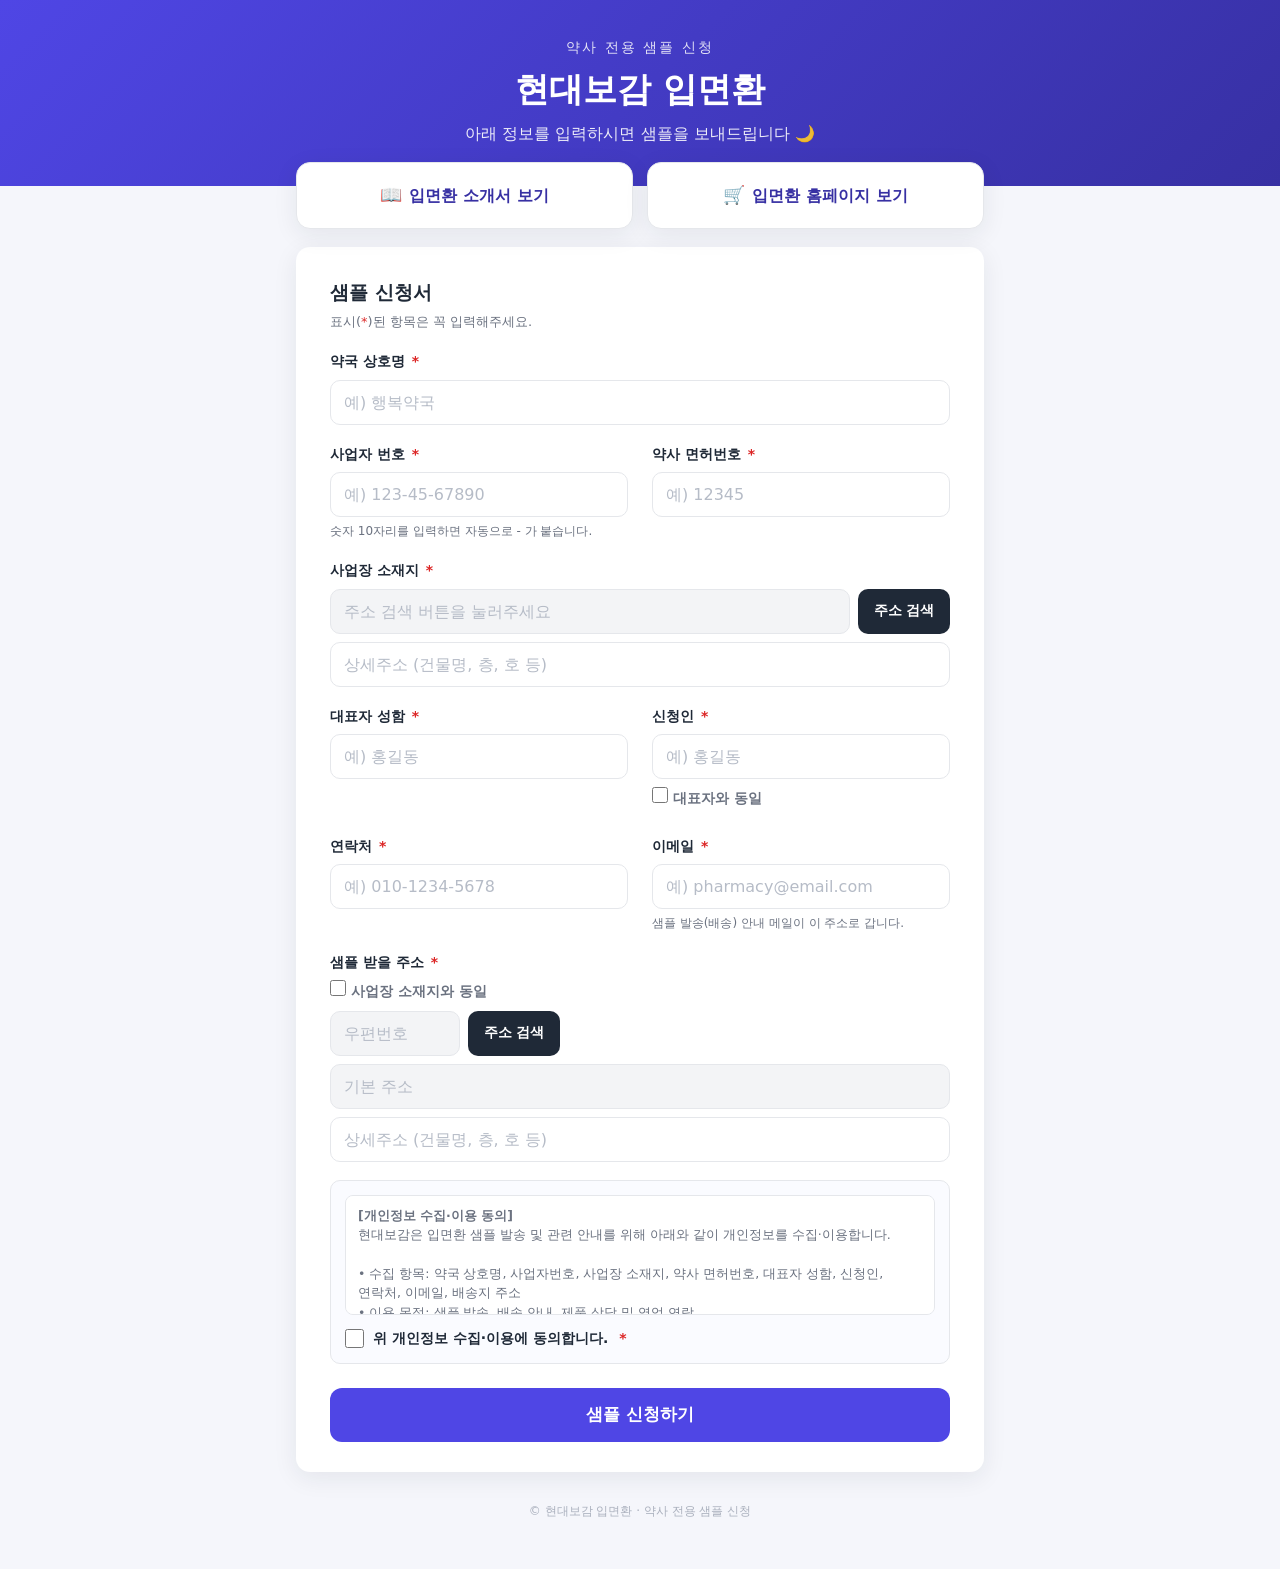
==== index.html @ e294ba33 "Add files via upload" ====
<!DOCTYPE html>
<html lang="ko">
<head>
  <meta charset="UTF-8" />
  <meta name="viewport" content="width=device-width, initial-scale=1.0" />
  <title>현대보감 입면환 — 약사 전용 샘플 신청</title>
  <meta name="description" content="약사님을 위한 현대보감 입면환 무료 샘플 신청 페이지입니다." />
  <link rel="stylesheet" href="css/style.css" />
  <!-- 다음(카카오) 우편번호 검색 서비스 (무료) -->
  <script src="//t1.daumcdn.net/mapjsapi/bundle/postcode/prod/postcode.v2.js"></script>
</head>
<body>

  <!-- ===== 상단 헤더 ===== -->
  <header class="site-header">
    <div class="brand" id="brandSub">약사 전용 샘플 신청</div>
    <h1 id="brandName">현대보감 입면환</h1>
    <div class="desc">아래 정보를 입력하시면 샘플을 보내드립니다 🌙</div>
  </header>

  <!-- ===== 상단 버튼 2개 ===== -->
  <nav class="top-buttons">
    <a class="top-btn" href="intro.html">
      <span class="ic">📖</span> 입면환 소개서 보기
    </a>
    <a class="top-btn" id="btnHomepage" href="#" target="_blank" rel="noopener">
      <span class="ic">🛒</span> 입면환 홈페이지 보기
    </a>
  </nav>

  <div class="wrap">

    <!-- ===== 신청 폼 ===== -->
    <form id="applyForm" class="card" novalidate>
      <h2>샘플 신청서</h2>
      <p class="card-desc">표시(<span style="color:#dc2626">*</span>)된 항목은 꼭 입력해주세요.</p>

      <!-- 약국 상호명 -->
      <div class="field full">
        <label>약국 상호명 <span class="req">*</span></label>
        <input type="text" id="f_pharmacy" placeholder="예) 행복약국" autocomplete="organization" />
      </div>

      <!-- 사업자번호 -->
      <div class="field">
        <label>사업자 번호 <span class="req">*</span></label>
        <input type="text" id="f_biz" inputmode="numeric" placeholder="예) 123-45-67890" maxlength="12" />
        <div class="hint">숫자 10자리를 입력하면 자동으로 - 가 붙습니다.</div>
      </div>

      <!-- 약사 면허번호 -->
      <div class="field">
        <label>약사 면허번호 <span class="req">*</span></label>
        <input type="text" id="f_license" inputmode="numeric" placeholder="예) 12345" />
      </div>

      <!-- 사업장 소재지 -->
      <div class="field full">
        <label>사업장 소재지 <span class="req">*</span></label>
        <div class="addr-row">
          <input type="text" id="f_bizaddr" placeholder="주소 검색 버튼을 눌러주세요" readonly />
          <button type="button" class="btn-search" id="btnBizAddr">주소 검색</button>
        </div>
        <input type="text" id="f_bizaddr_detail" placeholder="상세주소 (건물명, 층, 호 등)" style="margin-top:8px" />
      </div>

      <!-- 대표자 성함 -->
      <div class="field">
        <label>대표자 성함 <span class="req">*</span></label>
        <input type="text" id="f_owner" placeholder="예) 홍길동" autocomplete="name" />
      </div>

      <!-- 신청인 -->
      <div class="field">
        <label>신청인 <span class="req">*</span></label>
        <input type="text" id="f_applicant" placeholder="예) 홍길동" />
        <label class="inline-check">
          <input type="checkbox" id="sameAsOwner" /> 대표자와 동일
        </label>
      </div>

      <!-- 연락처 -->
      <div class="field">
        <label>연락처 <span class="req">*</span></label>
        <input type="tel" id="f_phone" inputmode="numeric" placeholder="예) 010-1234-5678" maxlength="13" />
      </div>

      <!-- 이메일 -->
      <div class="field">
        <label>이메일 <span class="req">*</span></label>
        <input type="email" id="f_email" inputmode="email" placeholder="예) pharmacy@email.com" autocomplete="email" />
        <div class="hint">샘플 발송(배송) 안내 메일이 이 주소로 갑니다.</div>
      </div>

      <!-- 샘플 받을 주소 -->
      <div class="field full">
        <label>샘플 받을 주소 <span class="req">*</span></label>
        <label class="inline-check" style="margin-top:0;margin-bottom:8px">
          <input type="checkbox" id="sameAsBizAddr" /> 사업장 소재지와 동일
        </label>
        <div class="addr-row">
          <input type="text" id="f_zip" placeholder="우편번호" readonly style="max-width:130px" />
          <button type="button" class="btn-search" id="btnSampleAddr">주소 검색</button>
        </div>
        <input type="text" id="f_addr" placeholder="기본 주소" readonly style="margin-top:8px" />
        <input type="text" id="f_addr_detail" placeholder="상세주소 (건물명, 층, 호 등)" style="margin-top:8px" />
      </div>

      <!-- 개인정보 동의 -->
      <div class="field full">
        <div class="agree-box">
          <div class="agree-text">
            <strong>[개인정보 수집·이용 동의]</strong><br />
            현대보감은 입면환 샘플 발송 및 관련 안내를 위해 아래와 같이 개인정보를 수집·이용합니다.<br /><br />
            • 수집 항목: 약국 상호명, 사업자번호, 사업장 소재지, 약사 면허번호, 대표자 성함, 신청인, 연락처, 이메일, 배송지 주소<br />
            • 이용 목적: 샘플 발송, 배송 안내, 제품 상담 및 영업 연락<br />
            • 보유 기간: 수집일로부터 3년(또는 동의 철회 시까지)<br />
            • 동의를 거부할 권리가 있으나, 거부 시 샘플 신청이 제한됩니다.
          </div>
          <label class="agree-check">
            <input type="checkbox" id="f_agree" /> 위 개인정보 수집·이용에 동의합니다. <span class="req">*</span>
          </label>
        </div>
      </div>

      <!-- 오류 메시지 영역 -->
      <div id="formMsg" class="msg msg-error hidden"></div>

      <!-- 제출 버튼 -->
      <button type="submit" class="btn" id="submitBtn" style="margin-top:6px">
        <span id="submitText">샘플 신청하기</span>
        <span id="submitSpin" class="spinner hidden"></span>
      </button>
    </form>

    <!-- ===== 신청 완료 화면 (처음엔 숨김) ===== -->
    <div id="doneScreen" class="card done hidden">
      <div class="check">✓</div>
      <h2>신청이 완료되었습니다!</h2>
      <p id="doneMsg">소중한 신청 감사합니다.<br />샘플을 빠르게 준비해서 보내드리겠습니다. 🌙</p>
      <button type="button" class="btn btn-line btn-sm" id="againBtn" style="margin-top:20px">새로 신청하기</button>
    </div>

    <div class="foot">© 현대보감 입면환 · 약사 전용 샘플 신청</div>
  </div>

  <!-- 스크립트 (순서 중요: config → api → apply) -->
  <script src="js/config.js"></script>
  <script src="js/api.js"></script>
  <script src="js/apply.js"></script>
</body>
</html>
---- css/style.css ----
/* =========================================================================
 * style.css — 사이트 전체 공통 디자인
 * 입면환(수면 도움) 제품에 어울리는 차분한 색감 + 모바일 우선 디자인
 * ========================================================================= */

/* ----- 0. 색상/기본값 정의 (여기 값을 바꾸면 전체 색이 바뀝니다) ----- */
:root {
  --primary: #4f46e5;          /* 메인 색 (인디고) */
  --primary-dark: #3730a3;
  --primary-light: #eef2ff;
  --accent: #14b8a6;           /* 강조 색 (틸) */
  --text: #1f2937;             /* 기본 글자색 */
  --text-soft: #6b7280;        /* 옅은 글자색 */
  --border: #e5e7eb;           /* 테두리 */
  --bg: #f5f6fb;               /* 배경 */
  --white: #ffffff;
  --danger: #dc2626;
  --success: #16a34a;
  --radius: 14px;
  --shadow: 0 6px 24px rgba(31, 41, 55, 0.08);
  --shadow-lg: 0 12px 40px rgba(31, 41, 55, 0.14);
  --maxw: 640px;
}

/* ----- 1. 기본 초기화 ----- */
* { box-sizing: border-box; margin: 0; padding: 0; }

html { -webkit-text-size-adjust: 100%; }

body {
  font-family: "Pretendard", -apple-system, BlinkMacSystemFont, "Apple SD Gothic Neo",
    "Malgun Gothic", "맑은 고딕", system-ui, sans-serif;
  color: var(--text);
  background: var(--bg);
  line-height: 1.6;
  word-break: keep-all;       /* 한글 줄바꿈 자연스럽게 */
  -webkit-font-smoothing: antialiased;
}

img { max-width: 100%; display: block; }

a { color: inherit; }

/* ----- 2. 레이아웃 ----- */
.wrap {
  max-width: var(--maxw);
  margin: 0 auto;
  padding: 0 16px 48px;
}

/* ----- 3. 상단 헤더 + 버튼 2개 ----- */
.site-header {
  background: linear-gradient(135deg, var(--primary) 0%, var(--primary-dark) 100%);
  color: var(--white);
  padding: 22px 16px 24px;
  text-align: center;
}
.site-header .brand {
  font-size: 13px;
  letter-spacing: 2px;
  opacity: 0.85;
  margin-bottom: 4px;
}
.site-header h1 {
  font-size: 22px;
  font-weight: 800;
  margin-bottom: 4px;
}
.site-header .desc {
  font-size: 13.5px;
  opacity: 0.9;
}

/* 상단 버튼 2개 */
.top-buttons {
  max-width: var(--maxw);
  margin: -18px auto 0;
  padding: 0 16px;
  display: grid;
  grid-template-columns: 1fr 1fr;
  gap: 10px;
}
.top-btn {
  display: flex;
  align-items: center;
  justify-content: center;
  gap: 7px;
  background: var(--white);
  color: var(--primary-dark);
  border: 1px solid var(--border);
  border-radius: var(--radius);
  padding: 14px 10px;
  font-size: 14.5px;
  font-weight: 700;
  text-decoration: none;
  box-shadow: var(--shadow);
  transition: transform 0.12s ease, box-shadow 0.12s ease;
}
.top-btn:hover { transform: translateY(-2px); box-shadow: var(--shadow-lg); }
.top-btn:active { transform: translateY(0); }
.top-btn .ic { font-size: 18px; }

/* ----- 4. 카드 ----- */
.card {
  background: var(--white);
  border-radius: var(--radius);
  box-shadow: var(--shadow);
  padding: 22px 18px;
  margin-top: 18px;
}
.card h2 {
  font-size: 17px;
  font-weight: 800;
  margin-bottom: 4px;
}
.card .card-desc {
  font-size: 13px;
  color: var(--text-soft);
  margin-bottom: 18px;
}

/* ----- 5. 입력폼 ----- */
.field { margin-bottom: 16px; }
.field > label {
  display: block;
  font-size: 14px;
  font-weight: 700;
  margin-bottom: 7px;
}
.field .req { color: var(--danger); margin-left: 2px; }
.field .hint {
  font-size: 12px;
  color: var(--text-soft);
  margin-top: 5px;
}

input[type="text"],
input[type="tel"],
input[type="email"],
input[type="number"],
input[type="password"],
textarea,
select {
  width: 100%;
  font-size: 16px;           /* 16px 미만이면 모바일에서 화면이 확대됨 → 16 유지 */
  font-family: inherit;
  color: var(--text);
  background: var(--white);
  border: 1.5px solid var(--border);
  border-radius: 10px;
  padding: 12px 13px;
  transition: border-color 0.12s ease, box-shadow 0.12s ease;
}
input:focus, textarea:focus, select:focus {
  outline: none;
  border-color: var(--primary);
  box-shadow: 0 0 0 3px var(--primary-light);
}
input::placeholder, textarea::placeholder { color: #b6bcc7; }
input[readonly] { background: #f3f4f6; color: var(--text-soft); }

/* 주소 검색 줄 */
.addr-row { display: flex; gap: 8px; }
.addr-row input { flex: 1; }
.btn-search {
  flex: 0 0 auto;
  white-space: nowrap;
  background: var(--text);
  color: var(--white);
  border: none;
  border-radius: 10px;
  padding: 0 16px;
  font-size: 14px;
  font-weight: 700;
  cursor: pointer;
}
.btn-search:hover { background: #111827; }

/* 작은 보조 체크박스 (예: ~와 동일) */
.inline-check {
  display: inline-flex;
  align-items: center;
  gap: 6px;
  font-size: 13px;
  color: var(--text-soft);
  margin-top: 8px;
  cursor: pointer;
  user-select: none;
}
.inline-check input { width: 16px; height: 16px; }

/* ----- 6. 개인정보 동의 박스 ----- */
.agree-box {
  border: 1.5px solid var(--border);
  border-radius: 10px;
  padding: 14px;
  background: #fafbff;
}
.agree-box .agree-text {
  font-size: 12.5px;
  color: var(--text-soft);
  max-height: 120px;
  overflow-y: auto;
  background: var(--white);
  border: 1px solid var(--border);
  border-radius: 8px;
  padding: 10px 12px;
  margin-bottom: 12px;
  line-height: 1.55;
}
.agree-check {
  display: flex;
  align-items: center;
  gap: 9px;
  font-size: 14px;
  font-weight: 700;
  cursor: pointer;
  user-select: none;
}
.agree-check input { width: 19px; height: 19px; accent-color: var(--primary); }

/* ----- 7. 버튼 ----- */
.btn {
  display: inline-flex;
  align-items: center;
  justify-content: center;
  gap: 8px;
  width: 100%;
  font-size: 16.5px;
  font-weight: 800;
  font-family: inherit;
  color: var(--white);
  background: var(--primary);
  border: none;
  border-radius: 12px;
  padding: 16px;
  cursor: pointer;
  transition: background 0.12s ease, transform 0.08s ease;
}
.btn:hover { background: var(--primary-dark); }
.btn:active { transform: scale(0.99); }
.btn:disabled { background: #9aa0b5; cursor: not-allowed; transform: none; }
.btn-line {
  background: var(--white);
  color: var(--primary-dark);
  border: 1.5px solid var(--primary);
}
.btn-line:hover { background: var(--primary-light); }
.btn-danger { background: var(--danger); }
.btn-danger:hover { background: #b91c1c; }
.btn-sm { width: auto; padding: 9px 14px; font-size: 14px; border-radius: 9px; }

/* ----- 8. 알림 메시지 ----- */
.msg { font-size: 14px; padding: 12px 14px; border-radius: 10px; margin-top: 14px; }
.msg-error { background: #fef2f2; color: var(--danger); border: 1px solid #fecaca; }
.msg-info { background: #eff6ff; color: #1d4ed8; border: 1px solid #bfdbfe; }
.msg-success { background: #f0fdf4; color: var(--success); border: 1px solid #bbf7d0; }
.hidden { display: none !important; }

/* ----- 9. 로딩 스피너 ----- */
.spinner {
  width: 20px; height: 20px;
  border: 3px solid rgba(255, 255, 255, 0.45);
  border-top-color: var(--white);
  border-radius: 50%;
  animation: spin 0.8s linear infinite;
}
@keyframes spin { to { transform: rotate(360deg); } }

/* ----- 10. 신청 완료 화면 ----- */
.done {
  text-align: center;
  padding: 36px 18px;
}
.done .check {
  width: 76px; height: 76px;
  margin: 0 auto 18px;
  background: var(--success);
  color: #fff;
  border-radius: 50%;
  display: flex; align-items: center; justify-content: center;
  font-size: 42px;
}
.done h2 { font-size: 21px; margin-bottom: 8px; }
.done p { color: var(--text-soft); font-size: 14.5px; }

/* ----- 11. 소개서 페이지 ----- */
.intro-images img {
  width: 100%;
  border-radius: 10px;
  margin-bottom: 12px;
  box-shadow: var(--shadow);
}
.empty-state {
  text-align: center;
  color: var(--text-soft);
  padding: 50px 20px;
  font-size: 14.5px;
}
.empty-state .big { font-size: 40px; margin-bottom: 12px; }

/* ----- 12. 관리자 페이지 ----- */
.admin-tabs {
  display: flex;
  gap: 6px;
  margin-top: 18px;
  flex-wrap: wrap;
}
.admin-tab {
  flex: 1;
  min-width: 120px;
  text-align: center;
  background: var(--white);
  border: 1.5px solid var(--border);
  border-radius: 10px;
  padding: 11px 8px;
  font-size: 13.5px;
  font-weight: 700;
  color: var(--text-soft);
  cursor: pointer;
}
.admin-tab.active { background: var(--primary); color: #fff; border-color: var(--primary); }
.sheet-frame {
  width: 100%;
  height: 70vh;
  min-height: 480px;
  border: 1px solid var(--border);
  border-radius: 10px;
  margin-top: 6px;
}
/* 로그인/설정 폼은 적당한 너비로 가운데 정렬 (시트 탭만 넓게 사용) */
#loginBox { max-width: 460px; margin-left: auto; margin-right: auto; }
#tab-intro, #tab-link, #tab-pw { max-width: 760px; }
.intro-admin-item {
  display: flex;
  align-items: center;
  gap: 12px;
  border: 1px solid var(--border);
  border-radius: 10px;
  padding: 10px;
  margin-bottom: 10px;
}
.intro-admin-item img { width: 70px; height: 70px; object-fit: cover; border-radius: 8px; }
.intro-admin-item .name { flex: 1; font-size: 13.5px; word-break: break-all; }

/* 페이지 하단 작은 글씨 */
.foot {
  text-align: center;
  font-size: 12px;
  color: #aab0bd;
  margin-top: 30px;
}
.foot a { color: #aab0bd; }

/* ----- 13. PC(넓은 화면) 반응형 최적화 ----- */
@media (min-width: 760px) {
  /* 본문 기본 너비를 조금 넓힘 (모바일은 그대로) */
  :root { --maxw: 720px; }

  /* 헤더를 시원하게 */
  .site-header { padding: 36px 16px 40px; }
  .site-header .brand { font-size: 14px; }
  .site-header h1 { font-size: 30px; }
  .site-header .desc { font-size: 15px; }

  /* 상단 버튼 2개도 크게 */
  .top-buttons { gap: 14px; margin-top: -24px; }
  .top-btn { padding: 18px 12px; font-size: 16px; }

  /* 카드 여백 넉넉하게 */
  .card { padding: 30px 34px; }
  .card h2 { font-size: 19px; }

  /* ★ 신청 폼: PC에서는 좌우 2칸으로 배치 */
  #applyForm {
    display: grid;
    grid-template-columns: 1fr 1fr;
    column-gap: 24px;
    align-items: start;
  }
  /* 제목·안내·오류·제출버튼과 'full' 표시된 항목은 한 줄 전체 차지 */
  #applyForm > h2,
  #applyForm > .card-desc,
  #applyForm > #formMsg,
  #applyForm > #submitBtn,
  #applyForm > .field.full {
    grid-column: 1 / -1;
  }
  .field { margin-bottom: 18px; }

  /* 관리자 페이지: 구글 시트를 넓게 보도록 */
  .wrap.wide { max-width: 1080px; }
  .sheet-frame { height: 78vh; }

  /* 신청 완료 화면 여백 */
  .done { padding: 48px 24px; }
}

/* 아주 큰 화면(데스크톱 모니터)에서 살짝 더 시원하게 */
@media (min-width: 1100px) {
  .site-header h1 { font-size: 34px; }
  .site-header .desc { font-size: 16px; }
}
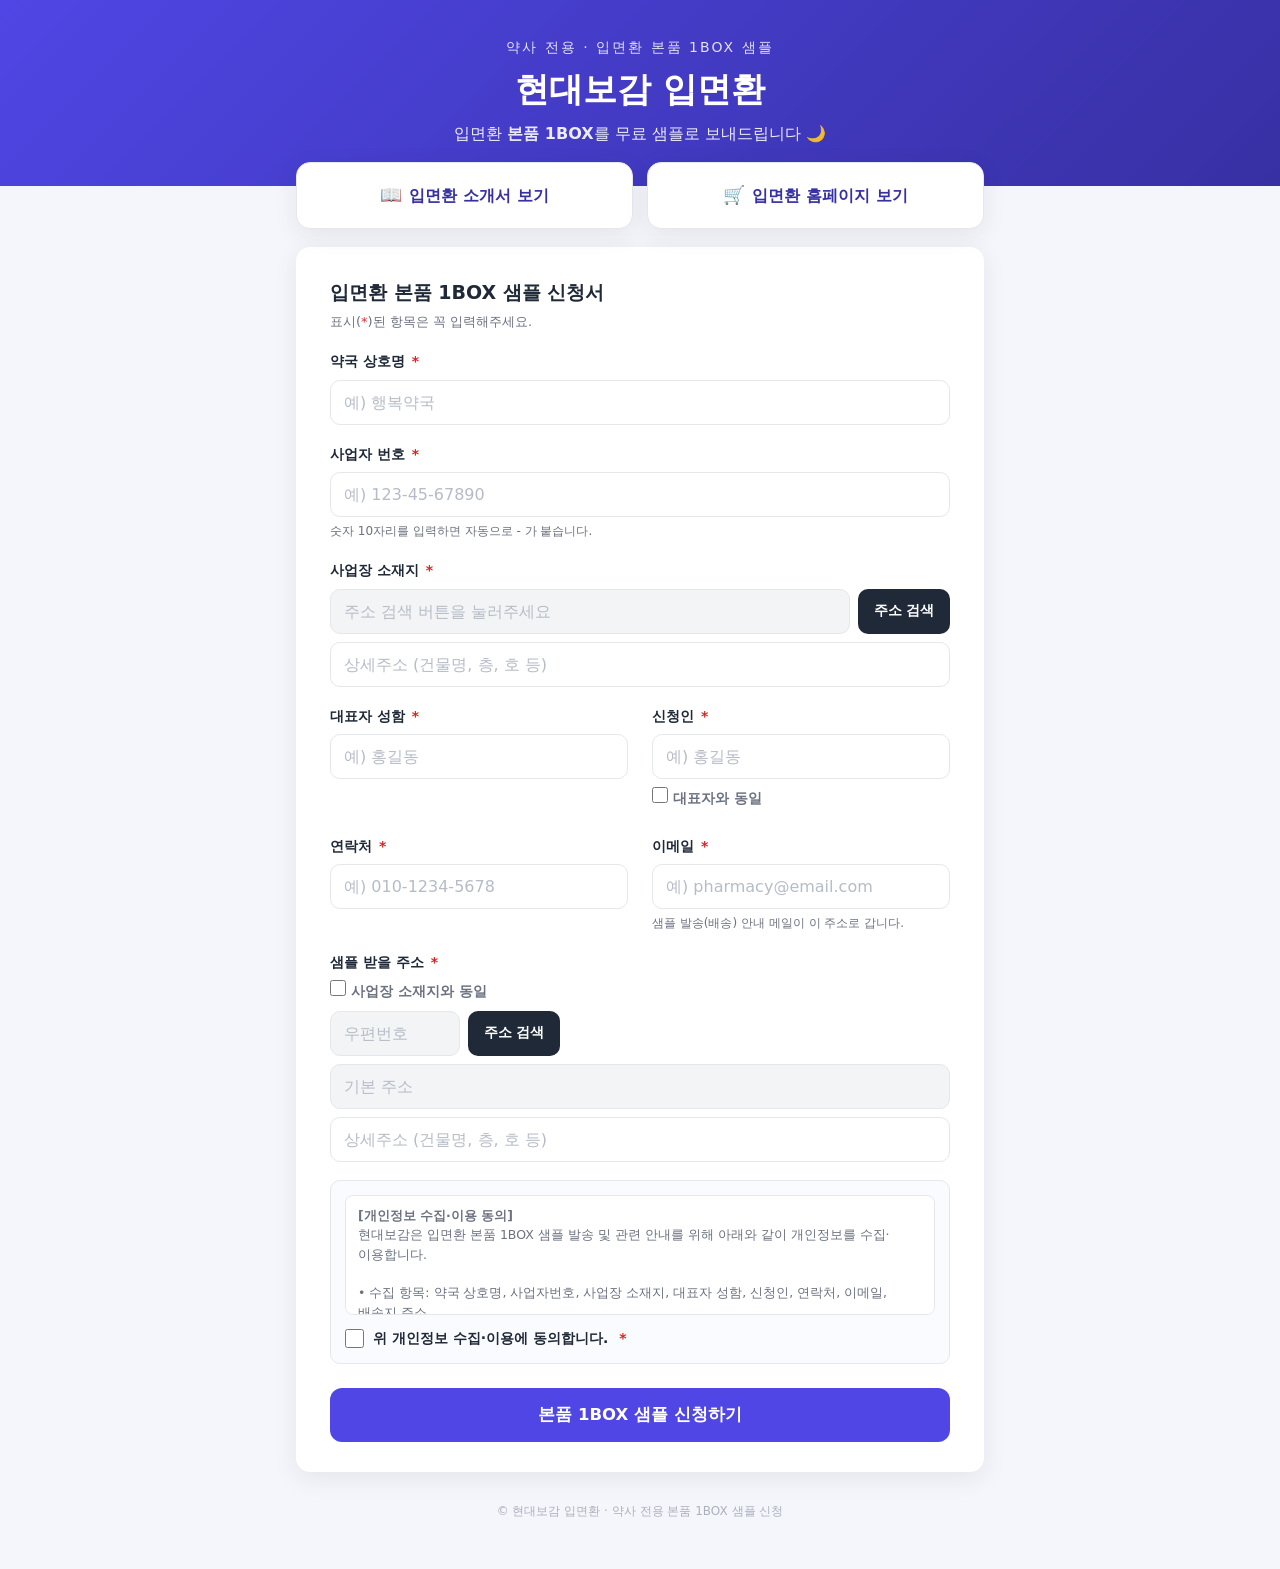
==== commit ca55b3c8: "Add files via upload" ====
--- a/index.html
+++ b/index.html
@@ -3,8 +3,8 @@
 <head>
   <meta charset="UTF-8" />
   <meta name="viewport" content="width=device-width, initial-scale=1.0" />
-  <title>현대보감 입면환 — 약사 전용 샘플 신청</title>
-  <meta name="description" content="약사님을 위한 현대보감 입면환 무료 샘플 신청 페이지입니다." />
+  <title>현대보감 입면환 본품 1BOX 샘플 신청 — 약사 전용</title>
+  <meta name="description" content="약사님을 위한 현대보감 입면환 본품 1BOX 무료 샘플 신청 페이지입니다." />
   <link rel="stylesheet" href="css/style.css" />
   <!-- 다음(카카오) 우편번호 검색 서비스 (무료) -->
   <script src="//t1.daumcdn.net/mapjsapi/bundle/postcode/prod/postcode.v2.js"></script>
@@ -13,9 +13,9 @@
 
   <!-- ===== 상단 헤더 ===== -->
   <header class="site-header">
-    <div class="brand" id="brandSub">약사 전용 샘플 신청</div>
+    <div class="brand" id="brandSub">약사 전용 · 입면환 본품 1BOX 샘플</div>
     <h1 id="brandName">현대보감 입면환</h1>
-    <div class="desc">아래 정보를 입력하시면 샘플을 보내드립니다 🌙</div>
+    <div class="desc">입면환 <b>본품 1BOX</b>를 무료 샘플로 보내드립니다 🌙</div>
   </header>
 
   <!-- ===== 상단 버튼 2개 ===== -->
@@ -32,7 +32,7 @@
 
     <!-- ===== 신청 폼 ===== -->
     <form id="applyForm" class="card" novalidate>
-      <h2>샘플 신청서</h2>
+      <h2>입면환 본품 1BOX 샘플 신청서</h2>
       <p class="card-desc">표시(<span style="color:#dc2626">*</span>)된 항목은 꼭 입력해주세요.</p>
 
       <!-- 약국 상호명 -->
@@ -42,16 +42,10 @@
       </div>
 
       <!-- 사업자번호 -->
-      <div class="field">
+      <div class="field full">
         <label>사업자 번호 <span class="req">*</span></label>
         <input type="text" id="f_biz" inputmode="numeric" placeholder="예) 123-45-67890" maxlength="12" />
         <div class="hint">숫자 10자리를 입력하면 자동으로 - 가 붙습니다.</div>
-      </div>
-
-      <!-- 약사 면허번호 -->
-      <div class="field">
-        <label>약사 면허번호 <span class="req">*</span></label>
-        <input type="text" id="f_license" inputmode="numeric" placeholder="예) 12345" />
       </div>
 
       <!-- 사업장 소재지 -->
@@ -111,8 +105,8 @@
         <div class="agree-box">
           <div class="agree-text">
             <strong>[개인정보 수집·이용 동의]</strong><br />
-            현대보감은 입면환 샘플 발송 및 관련 안내를 위해 아래와 같이 개인정보를 수집·이용합니다.<br /><br />
-            • 수집 항목: 약국 상호명, 사업자번호, 사업장 소재지, 약사 면허번호, 대표자 성함, 신청인, 연락처, 이메일, 배송지 주소<br />
+            현대보감은 입면환 본품 1BOX 샘플 발송 및 관련 안내를 위해 아래와 같이 개인정보를 수집·이용합니다.<br /><br />
+            • 수집 항목: 약국 상호명, 사업자번호, 사업장 소재지, 대표자 성함, 신청인, 연락처, 이메일, 배송지 주소<br />
             • 이용 목적: 샘플 발송, 배송 안내, 제품 상담 및 영업 연락<br />
             • 보유 기간: 수집일로부터 3년(또는 동의 철회 시까지)<br />
             • 동의를 거부할 권리가 있으나, 거부 시 샘플 신청이 제한됩니다.
@@ -128,7 +122,7 @@
 
       <!-- 제출 버튼 -->
       <button type="submit" class="btn" id="submitBtn" style="margin-top:6px">
-        <span id="submitText">샘플 신청하기</span>
+        <span id="submitText">본품 1BOX 샘플 신청하기</span>
         <span id="submitSpin" class="spinner hidden"></span>
       </button>
     </form>
@@ -137,11 +131,11 @@
     <div id="doneScreen" class="card done hidden">
       <div class="check">✓</div>
       <h2>신청이 완료되었습니다!</h2>
-      <p id="doneMsg">소중한 신청 감사합니다.<br />샘플을 빠르게 준비해서 보내드리겠습니다. 🌙</p>
+      <p id="doneMsg">소중한 신청 감사합니다.<br />입면환 본품 1BOX 샘플을 빠르게 준비해서 보내드리겠습니다. 🌙</p>
       <button type="button" class="btn btn-line btn-sm" id="againBtn" style="margin-top:20px">새로 신청하기</button>
     </div>
 
-    <div class="foot">© 현대보감 입면환 · 약사 전용 샘플 신청</div>
+    <div class="foot">© 현대보감 입면환 · 약사 전용 본품 1BOX 샘플 신청</div>
   </div>
 
   <!-- 스크립트 (순서 중요: config → api → apply) -->
